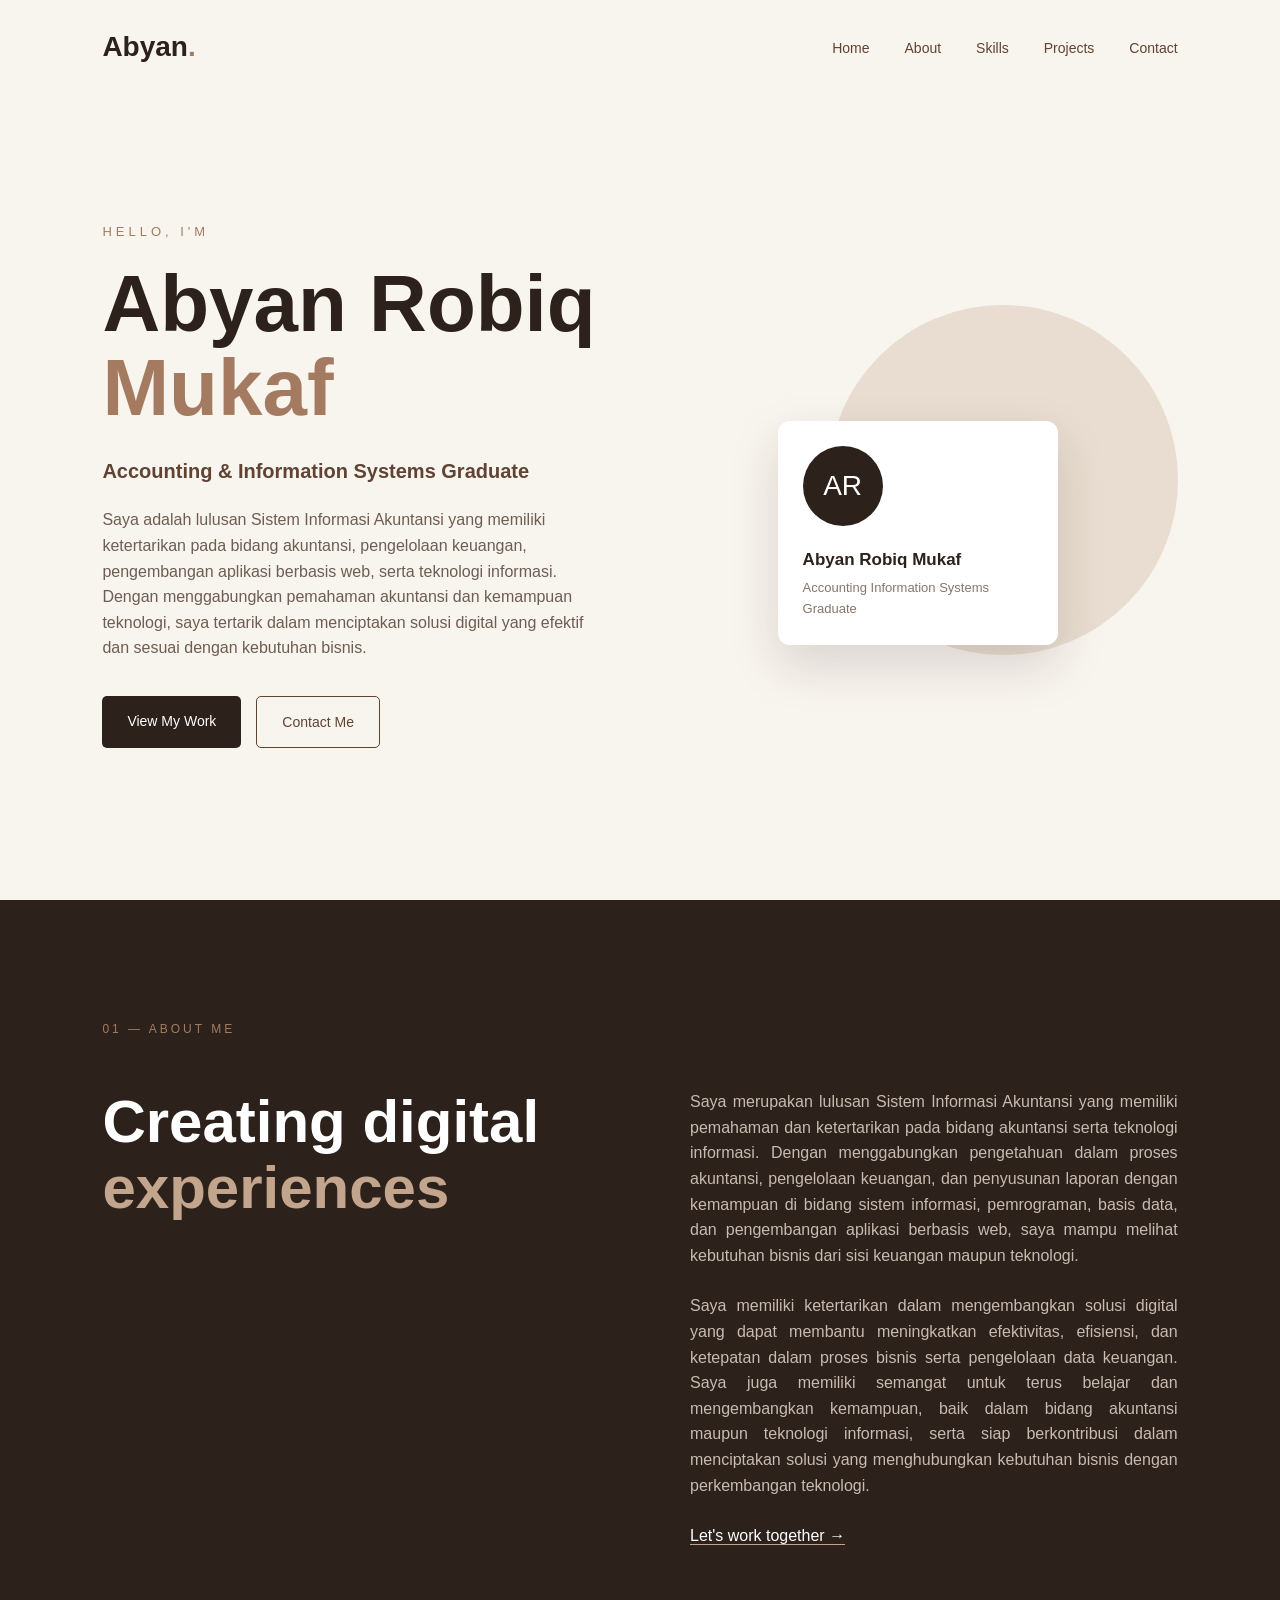
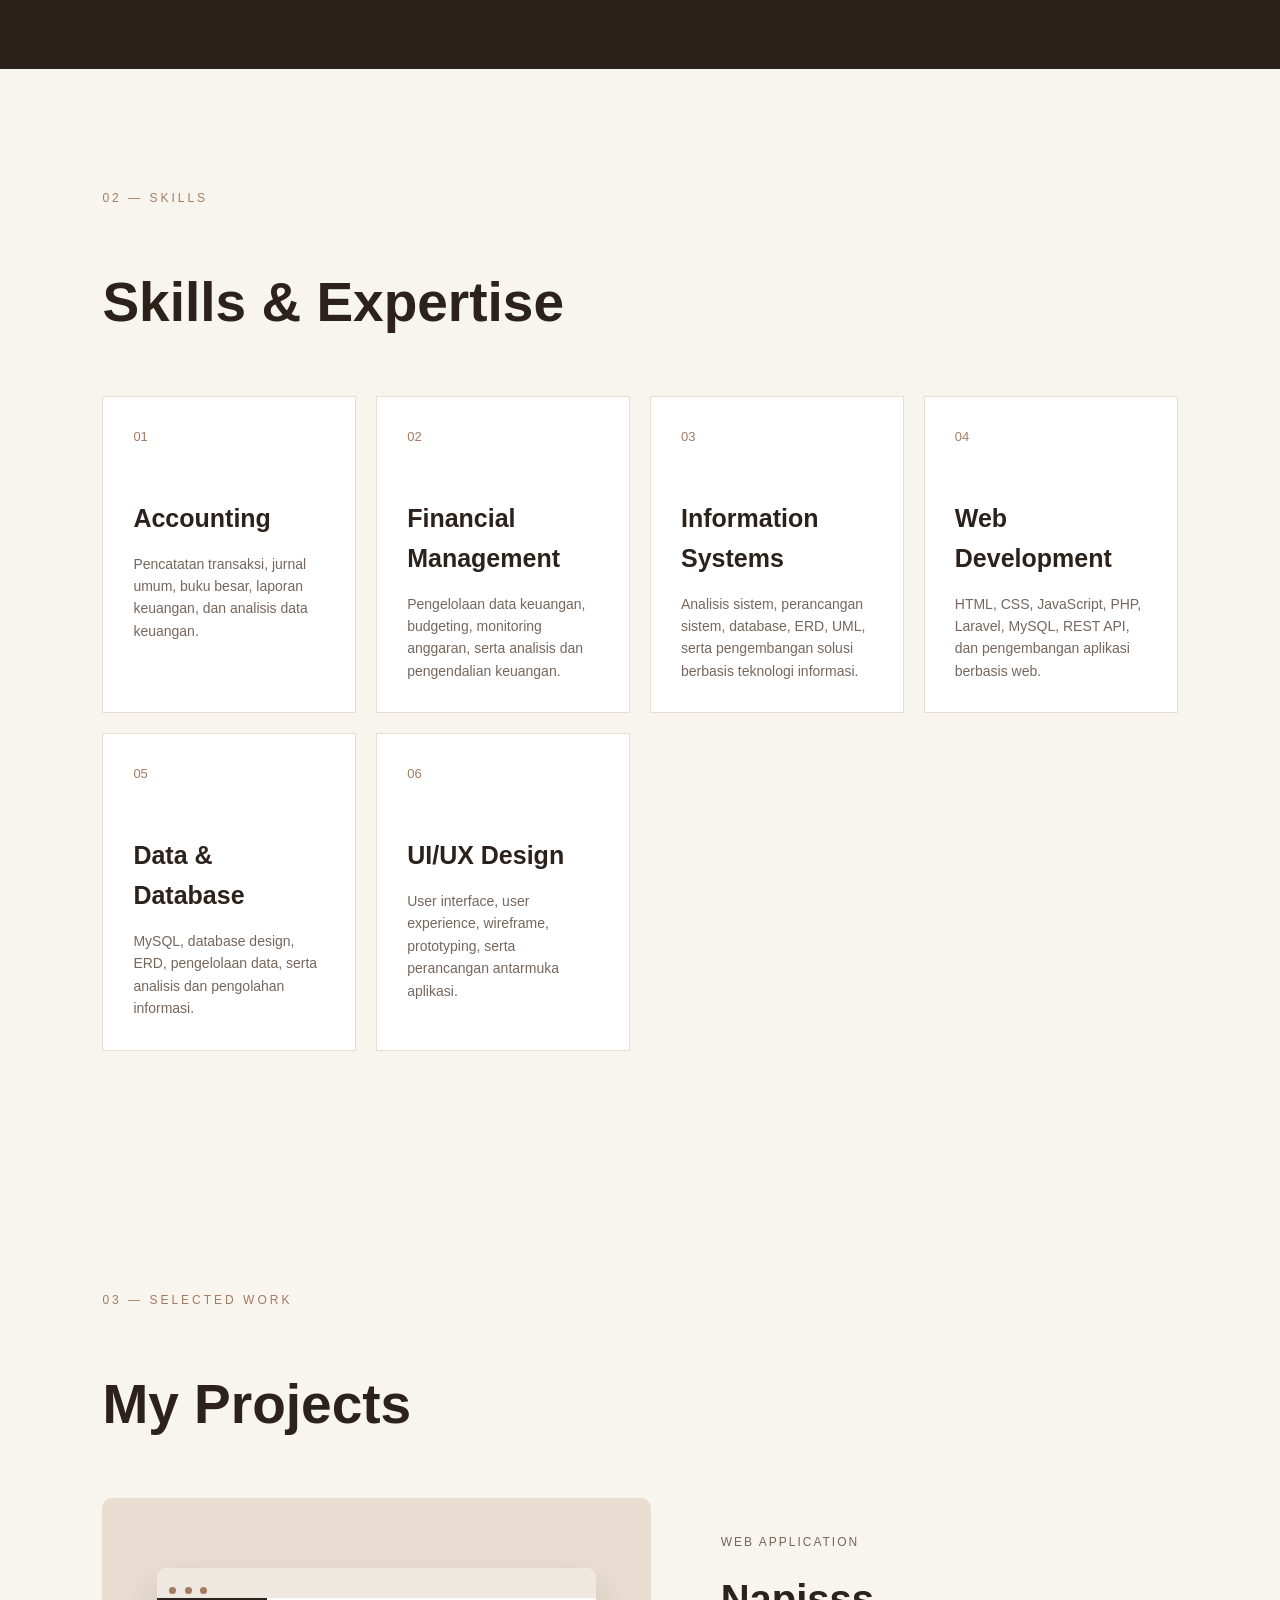
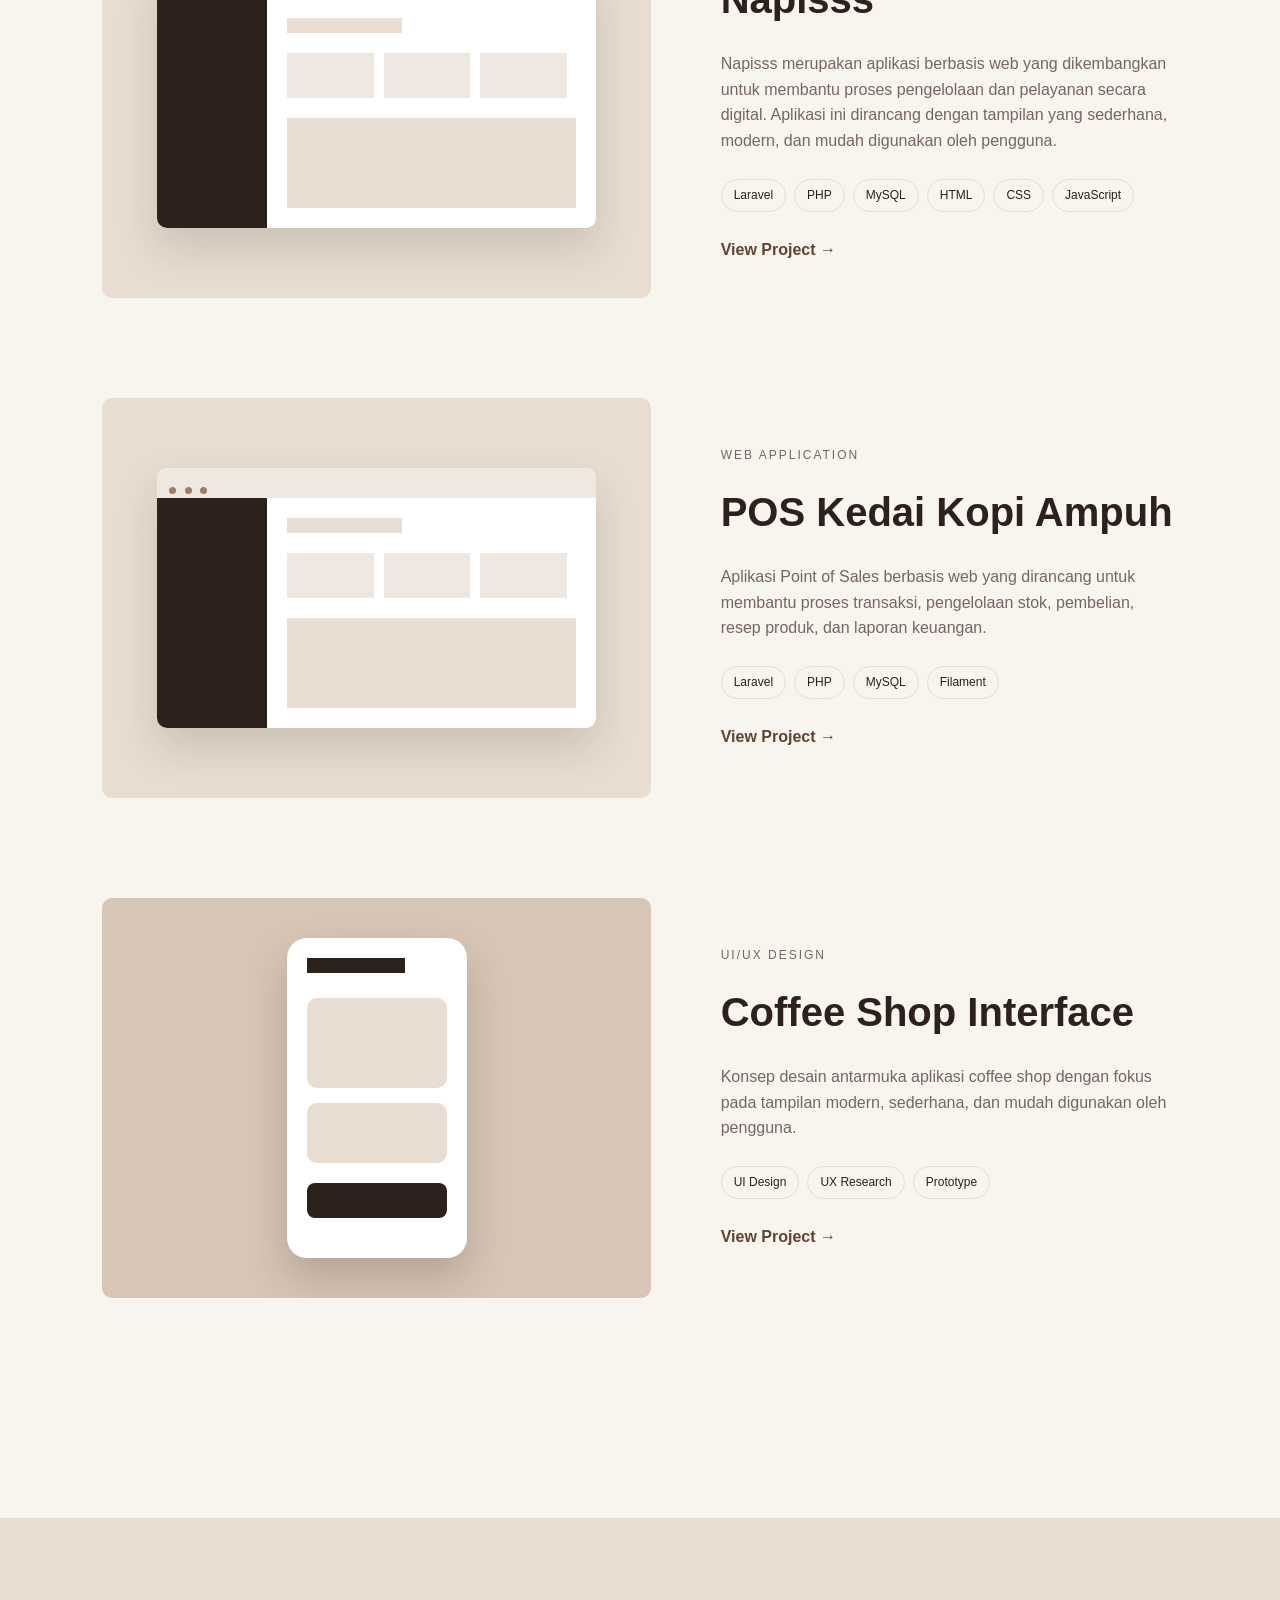
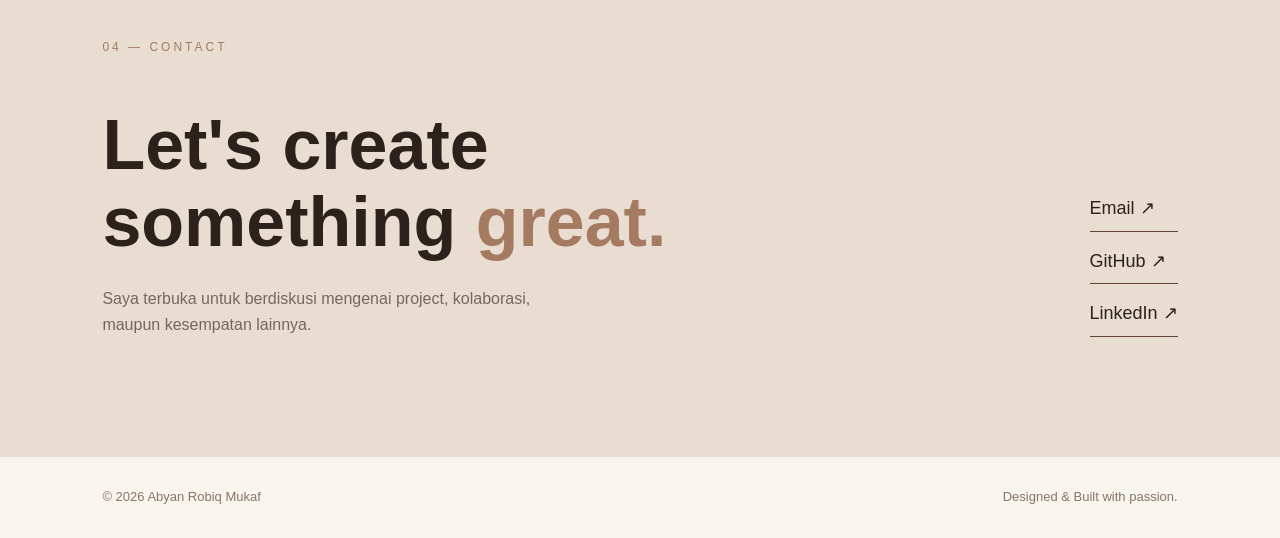
==== Index.html @ d5da3612 "pesan commit" ====
<!DOCTYPE html>
<html lang="id">
<head>
    <meta charset="UTF-8">
    <meta name="viewport" content="width=device-width, initial-scale=1.0">

    <title>Abyan Robiq Mukaf | Portfolio</title>

    <link rel="stylesheet" href="style.css">
</head>

<body>

    <!-- NAVBAR -->
    <header class="header">
        <nav class="navbar">

            <a href="#home" class="logo">
                Abyan<span>.</span>
            </a>

            <ul class="nav-menu">
                <li><a href="#home">Home</a></li>
                <li><a href="#about">About</a></li>
                <li><a href="#skills">Skills</a></li>
                <li><a href="#projects">Projects</a></li>
                <li><a href="#contact">Contact</a></li>
            </ul>

            <button class="menu-toggle" id="menuToggle">
                ☰
            </button>

        </nav>
    </header>


    <!-- HERO -->
    <section class="hero" id="home">

        <div class="hero-content">

            <p class="small-title">
                HELLO, I'M
            </p>

            <h1>
                Abyan Robiq<br>
                <span>Mukaf</span>
            </h1>

            <h2>
                Accounting & Information Systems Graduate
            </h2>

            <p class="hero-description">
                Saya adalah lulusan Sistem Informasi Akuntansi yang memiliki ketertarikan pada bidang akuntansi, pengelolaan keuangan, pengembangan aplikasi berbasis web, serta teknologi informasi. Dengan menggabungkan pemahaman akuntansi dan kemampuan teknologi, saya tertarik dalam menciptakan solusi digital yang efektif dan sesuai dengan kebutuhan bisnis.
            </p>

            <div class="hero-buttons">

                <a href="#projects" class="btn primary-btn">
                    View My Work
                </a>

                <a href="#contact" class="btn secondary-btn">
                    Contact Me
                </a>

            </div>

        </div>


        <div class="hero-visual">

            <div class="circle-background"></div>

            <div class="profile-card">

                <div class="profile-icon">
                    AR
                </div>

                <div class="profile-info">
    <h3>Abyan Robiq Mukaf</h3>
    <p>Accounting Information Systems Graduate</p>
</div>

            </div>

        </div>

    </section>


    <!-- ABOUT -->
    <section class="about section" id="about">

        <div class="section-label">
            01 — ABOUT ME
        </div>

        <div class="about-content">

            <div class="about-title">

                <h2>
                    Creating digital<br>
                    <span>experiences</span>
                </h2>

            </div>

            <div class="about-text">

                <p>
                   Saya merupakan lulusan Sistem Informasi Akuntansi yang memiliki pemahaman dan ketertarikan pada bidang akuntansi serta teknologi informasi. Dengan menggabungkan pengetahuan dalam proses akuntansi, pengelolaan keuangan, dan penyusunan laporan dengan kemampuan di bidang sistem informasi, pemrograman, basis data, dan pengembangan aplikasi berbasis web, saya mampu melihat kebutuhan bisnis dari sisi keuangan maupun teknologi.
                </p>
                <p>
    Saya memiliki ketertarikan dalam mengembangkan solusi digital yang dapat membantu meningkatkan efektivitas, efisiensi, dan ketepatan dalam proses bisnis serta pengelolaan data keuangan. Saya juga memiliki semangat untuk terus belajar dan mengembangkan kemampuan, baik dalam bidang akuntansi maupun teknologi informasi, serta siap berkontribusi dalam menciptakan solusi yang menghubungkan kebutuhan bisnis dengan perkembangan teknologi.
                </p>

                <a href="#contact" class="text-link">
                    Let's work together →
                </a>

            </div>

        </div>

    </section>


    <!-- SKILLS -->
   <section class="skills section" id="skills">

    <div class="section-label">
        02 — SKILLS
    </div>

    <h2 class="section-title">
        Skills & Expertise
    </h2>

    <div class="skills-grid">

        <div class="skill-card">
            <div class="skill-number">01</div>
            <h3>Accounting</h3>
            <p>
                Pencatatan transaksi, jurnal umum,
                buku besar, laporan keuangan,
                dan analisis data keuangan.
            </p>
        </div>

        <div class="skill-card">
            <div class="skill-number">02</div>
            <h3>Financial Management</h3>
            <p>
                Pengelolaan data keuangan, budgeting,
                monitoring anggaran, serta analisis
                dan pengendalian keuangan.
            </p>
        </div>

        <div class="skill-card">
            <div class="skill-number">03</div>
            <h3>Information Systems</h3>
            <p>
                Analisis sistem, perancangan sistem,
                database, ERD, UML, serta pengembangan
                solusi berbasis teknologi informasi.
            </p>
        </div>

        <div class="skill-card">
            <div class="skill-number">04</div>
            <h3>Web Development</h3>
            <p>
                HTML, CSS, JavaScript, PHP, Laravel,
                MySQL, REST API, dan pengembangan
                aplikasi berbasis web.
            </p>
        </div>

        <div class="skill-card">
            <div class="skill-number">05</div>
            <h3>Data & Database</h3>
            <p>
                MySQL, database design, ERD,
                pengelolaan data, serta analisis
                dan pengolahan informasi.
            </p>
        </div>

        <div class="skill-card">
            <div class="skill-number">06</div>
            <h3>UI/UX Design</h3>
            <p>
                User interface, user experience,
                wireframe, prototyping, serta
                perancangan antarmuka aplikasi.
            </p>
        </div>

    </div>

</section>


    <!-- PROJECTS -->
    <section class="projects section" id="projects">

        <div class="section-label">
            03 — SELECTED WORK
        </div>

        <h2 class="section-title">
            My Projects
        </h2>

        <!-- PROJECT 1 -->
<div class="project-card">

    <div class="project-image project-one">

        <div class="mockup-window">

            <div class="window-header">
                <span></span>
                <span></span>
                <span></span>
            </div>

            <div class="dashboard-content">

                <div class="dashboard-sidebar"></div>

                <div class="dashboard-main">

                    <div class="dashboard-title"></div>

                    <div class="dashboard-boxes">
                        <div></div>
                        <div></div>
                        <div></div>
                    </div>

                    <div class="dashboard-chart"></div>

                </div>

            </div>

        </div>

    </div>


    <div class="project-info">

        <p class="project-category">
            WEB APPLICATION
        </p>

        <h3>
            Napisss
        </h3>

        <p>
            Napisss merupakan aplikasi berbasis web yang dikembangkan
            untuk membantu proses pengelolaan dan pelayanan secara digital.
            Aplikasi ini dirancang dengan tampilan yang sederhana,
            modern, dan mudah digunakan oleh pengguna.
        </p>

        <div class="project-tech">

            <span>Laravel</span>
            <span>PHP</span>
            <span>MySQL</span>
            <span>HTML</span>
            <span>CSS</span>
            <span>JavaScript</span>

        </div>

        <a
            href="http://napisss.poyekterapan1.com/"
            class="project-link"
            target="_blank"
        >
            View Project →
        </a>

    </div>

</div>

</div>
        <!-- PROJECT 2 -->
        <div class="project-card">

            <div class="project-image project-one">

                <div class="mockup-window">

                    <div class="window-header">
                        <span></span>
                        <span></span>
                        <span></span>
                    </div>

                    <div class="dashboard-content">

                        <div class="dashboard-sidebar"></div>

                        <div class="dashboard-main">

                            <div class="dashboard-title"></div>

                            <div class="dashboard-boxes">
                                <div></div>
                                <div></div>
                                <div></div>
                            </div>

                            <div class="dashboard-chart"></div>

                        </div>

                    </div>

                </div>

            </div>


            <div class="project-info">

                <p class="project-category">
                    WEB APPLICATION
                </p>

                <h3>
                    POS Kedai Kopi Ampuh
                </h3>

                <p>
                    Aplikasi Point of Sales berbasis web yang dirancang
                    untuk membantu proses transaksi, pengelolaan stok,
                    pembelian, resep produk, dan laporan keuangan.
                </p>

                <div class="project-tech">
                    <span>Laravel</span>
                    <span>PHP</span>
                    <span>MySQL</span>
                    <span>Filament</span>
                </div>

                <a href="project-pos.html" class="project-link">
                    View Project →
                </a>

            </div>

        </div>

        <!-- PROJECT 3 -->
        <div class="project-card">

            <div class="project-image project-two">

                <div class="mobile-ui">

                    <div class="mobile-header"></div>

                    <div class="mobile-card"></div>

                    <div class="mobile-card small"></div>

                    <div class="mobile-button"></div>

                </div>

            </div>


            <div class="project-info">

                <p class="project-category">
                    UI/UX DESIGN
                </p>

                <h3>
                    Coffee Shop Interface
                </h3>

                <p>
                    Konsep desain antarmuka aplikasi coffee shop
                    dengan fokus pada tampilan modern, sederhana,
                    dan mudah digunakan oleh pengguna.
                </p>

                <div class="project-tech">
                    <span>UI Design</span>
                    <span>UX Research</span>
                    <span>Prototype</span>
                </div>

                <a href="#" class="project-link">
                    View Project →
                </a>

            </div>

        </div>

    </section>


    <!-- CONTACT -->
    <section class="contact section" id="contact">

        <div class="section-label">
            04 — CONTACT
        </div>

        <div class="contact-content">

            <div>

                <h2>
                    Let's create<br>
                    something <span>great.</span>
                </h2>

                <p>
                    Saya terbuka untuk berdiskusi mengenai project,
                    kolaborasi, maupun kesempatan lainnya.
                </p>

            </div>


            <div class="contact-links">

                <a href="mailto:abyanrobiqmukaf@gmail.com">
                    Email ↗
                </a>

                <a href="https://github.com/Abyanrobiq"
                    target="_blank">
                    GitHub ↗
                </a>

                <a  href="https://www.linkedin.com/in/username-kamu/"
                    target="_blank">
                    LinkedIn ↗
                </a>

            </div>

        </div>

    </section>


    <!-- FOOTER -->
    <footer>

        <p>
            © 2026 Abyan Robiq Mukaf
        </p>

        <p>
            Designed & Built with passion.
        </p>

    </footer>


    <script src="script.js"></script>

</body>
</html>
---- style.css ----
* {
  margin: 0;
  padding: 0;
  box-sizing: border-box;
  }

html {
scroll-behavior: smooth;
}

body {
font-family: Arial, sans-serif;
background: #f8f4ee;
color: #2c211b;
line-height: 1.6;
}

a {
text-decoration: none;
color: inherit;
}

ul {
list-style: none;
}

/* =========================
NAVBAR
========================= */

.header {
width: 100%;
padding: 25px 8%;
position: absolute;
top: 0;
left: 0;
z-index: 1000;
}

.navbar {
display: flex;
align-items: center;
justify-content: space-between;
}

.logo {
font-size: 28px;
font-weight: bold;
}

.logo span {
color: #a47b61;
}

.nav-menu {
display: flex;
gap: 35px;
}

.nav-menu a {
color: #604333;
font-size: 14px;
transition: 0.3s;
}

.nav-menu a:hover {
color: #a47b61;
}

.menu-toggle {
display: none;
border: none;
background: none;
font-size: 25px;
cursor: pointer;
}

/* =========================
HERO
========================= */

.hero {
min-height: 100vh;
padding: 150px 8% 80px;
display: flex;
align-items: center;
justify-content: space-between;
gap: 50px;
}

.hero-content {
max-width: 650px;
}

.small-title {
font-size: 13px;
letter-spacing: 4px;
color: #a47b61;
margin-bottom: 20px;
}

.hero h1 {
font-size: 80px;
line-height: 1.05;
}

.hero h1 span {
color: #a47b61;
}

.hero h2 {
font-size: 20px;
color: #604333;
margin-top: 25px;
}

.hero-description {
max-width: 500px;
margin-top: 20px;
color: #6d5d52;
}

.hero-buttons {
display: flex;
gap: 15px;
margin-top: 35px;
}

.btn {
padding: 14px 25px;
border-radius: 5px;
font-size: 14px;
transition: 0.3s;
}

.primary-btn {
background: #2c211b;
color: white;
}

.primary-btn:hover {
background: #604333;
}

.secondary-btn {
border: 1px solid #604333;
color: #604333;
}

.secondary-btn:hover {
background: #e8ddd0;
}

/* =========================
HERO VISUAL
========================= */

.hero-visual {
width: 400px;
height: 400px;
position: relative;
}

.circle-background {
width: 350px;
height: 350px;
border-radius: 50%;
background: #e8ddd0;
position: absolute;
top: 20px;
right: 0;
}

.profile-card {
position: absolute;
width: 280px;
padding: 25px;
background: white;
border-radius: 12px;
box-shadow: 0 20px 50px rgba(44, 33, 27, 0.15);
bottom: 40px;
left: 0;
}

.profile-icon {
width: 80px;
height: 80px;
display: flex;
align-items: center;
justify-content: center;
border-radius: 50%;
background: #2c211b;
color: white;
font-size: 28px;
margin-bottom: 20px;
}

.profile-info h3 {
font-size: 17px;
}

.profile-info p {
color: #88766a;
font-size: 13px;
margin-top: 5px;
}

/* =========================
SECTION
========================= */

.section {
padding: 120px 8%;
}

.section-label {
font-size: 12px;
letter-spacing: 3px;
color: #a47b61;
margin-bottom: 50px;
}

.section-title {
font-size: 55px;
margin-bottom: 50px;
}

/* =========================
ABOUT
========================= */

.about {
background: #2c211b;
color: white;
}

.about-content {
display: grid;
grid-template-columns: 1fr 1fr;
gap: 100px;
}

.about-title h2 {
font-size: 60px;
line-height: 1.1;
}

.about-title span {
color: #c3a58d;
}

.about-text {
color: #c9bbb0;
max-width: 500px;
}

.about-text p {
text-align: justify;
margin-bottom: 25px;
}

.text-link {
color: white;
border-bottom: 1px solid #c3a58d;
}

/* =========================
SKILLS
========================= */

.skills-grid {
display: grid;
grid-template-columns: repeat(4, 1fr);
gap: 20px;
}

.skill-card {
padding: 30px;
background: white;
border: 1px solid #e8ddd0;
transition: 0.3s;
}

.skill-card:hover {
transform: translateY(-8px);
}

.skill-number {
color: #a47b61;
font-size: 13px;
margin-bottom: 50px;
}

.skill-card h3 {
font-size: 25px;
margin-bottom: 15px;
}

.skill-card p {
color: #75675d;
font-size: 14px;
}

/* =========================
PROJECTS
========================= */

.project-card {
display: grid;
grid-template-columns: 1.2fr 1fr;
gap: 70px;
align-items: center;
margin-bottom: 100px;
}

.project-image {
min-height: 400px;
display: flex;
align-items: center;
justify-content: center;
border-radius: 10px;
overflow: hidden;
}

.project-one {
background: #e8ddd0;
}

.project-two {
background: #d7c5b5;
}

/* =========================
DASHBOARD
========================= */

.mockup-window {
width: 80%;
background: white;
border-radius: 10px;
overflow: hidden;
box-shadow: 0 20px 40px rgba(44, 33, 27, 0.15);
}

.window-header {
height: 30px;
padding: 8px 12px;
background: #eee8e1;
}

.window-header span {
display: inline-block;
width: 7px;
height: 7px;
border-radius: 50%;
background: #a47b61;
margin-right: 4px;
}

.dashboard-content {
display: flex;
height: 230px;
}

.dashboard-sidebar {
width: 25%;
background: #2c211b;
}

.dashboard-main {
width: 75%;
padding: 20px;
}

.dashboard-title {
width: 40%;
height: 15px;
background: #e8ddd0;
margin-bottom: 20px;
}

.dashboard-boxes {
display: flex;
gap: 10px;
}

.dashboard-boxes div {
width: 30%;
height: 45px;
background: #eee8e1;
}

.dashboard-chart {
height: 90px;
margin-top: 20px;
background: #e8ddd0;
}

/* =========================
MOBILE UI
========================= */

.mobile-ui {
width: 180px;
height: 320px;
background: white;
border-radius: 20px;
padding: 20px;
box-shadow: 0 20px 40px rgba(44, 33, 27, 0.2);
}

.mobile-header {
width: 70%;
height: 15px;
background: #2c211b;
margin-bottom: 25px;
}

.mobile-card {
width: 100%;
height: 90px;
border-radius: 10px;
background: #e8ddd0;
margin-bottom: 15px;
}

.mobile-card.small {
height: 60px;
}

.mobile-button {
width: 100%;
height: 35px;
border-radius: 8px;
background: #2c211b;
margin-top: 20px;
}

/* =========================
PROJECT INFO
========================= */

.project-category {
color: #a47b61;
font-size: 12px;
letter-spacing: 2px;
margin-bottom: 15px;
}

.project-info h3 {
font-size: 40px;
margin-bottom: 20px;
}

.project-info > p {
color: #75675d;
}

.project-tech {
display: flex;
flex-wrap: wrap;
gap: 8px;
margin: 25px 0;
}

.project-tech span {
padding: 6px 12px;
border: 1px solid #e8ddd0;
border-radius: 20px;
font-size: 12px;
}

.project-link {
color: #604333;
font-weight: bold;
}

/* =========================
CONTACT
========================= */

.contact {
background: #e8ddd0;
}

.contact-content {
display: flex;
justify-content: space-between;
align-items: end;
gap: 50px;
}

.contact h2 {
font-size: 70px;
line-height: 1.1;
}

.contact h2 span {
color: #a47b61;
}

.contact-content p {
max-width: 450px;
margin-top: 25px;
color: #75675d;
}

.contact-links {
display: flex;
flex-direction: column;
gap: 15px;
}

.contact-links a {
font-size: 18px;
border-bottom: 1px solid #604333;
padding-bottom: 8px;
}

/* =========================
FOOTER
========================= */

footer {
padding: 30px 8%;
display: flex;
justify-content: space-between;
color: #88766a;
font-size: 13px;
}

/* =========================
RESPONSIVE TABLET
========================= */

@media (max-width: 900px) {

```
.header {
    padding: 20px 6%;
}

.nav-menu {
    position: absolute;
    top: 75px;
    right: 6%;

    display: none;

    width: 220px;

    padding: 25px;

    flex-direction: column;
    gap: 20px;

    background: #ffffff;

    border-radius: 10px;

    box-shadow: 0 10px 30px rgba(0, 0, 0, 0.15);
}

.nav-menu.active {
    display: flex;
}

.menu-toggle {
    display: block;
}


.hero {
    min-height: auto;

    padding: 140px 6% 80px;

    flex-direction: column;

    align-items: flex-start;

    gap: 60px;
}

.hero-content {
    max-width: 100%;
}

.hero h1 {
    font-size: 65px;
}

.hero-visual {
    align-self: center;
}


.about-content {
    grid-template-columns: 1fr;
    gap: 40px;
}


.skills-grid {
    grid-template-columns: repeat(2, 1fr);
}


.project-card {
    grid-template-columns: 1fr;
    gap: 40px;
}


.contact-content {
    flex-direction: column;
    align-items: flex-start;
}
```

}

/* =========================
RESPONSIVE MOBILE
========================= */

@media (max-width: 600px) {

```
body {
    overflow-x: hidden;
}


.header {
    padding: 20px 6%;
}

.logo {
    font-size: 24px;
}


.hero {
    padding: 120px 6% 70px;
    gap: 50px;
}

.small-title {
    font-size: 11px;
    letter-spacing: 3px;
}

.hero h1 {
    font-size: 48px;
    line-height: 1.1;
}

.hero h2 {
    font-size: 17px;
    margin-top: 20px;
}

.hero-description {
    font-size: 14px;
    text-align: justify;
}


.hero-buttons {
    width: 100%;
    flex-direction: column;
    gap: 12px;
}

.btn {
    width: 100%;
    text-align: center;
}


.hero-visual {
    width: 100%;
    height: 300px;
    display: flex;
    justify-content: center;
}

.circle-background {
    width: 270px;
    height: 270px;

    top: 10px;

    left: 50%;
    right: auto;

    transform: translateX(-50%);
}

.profile-card {
    width: 230px;

    left: 50%;
    bottom: 10px;

    transform: translateX(-50%);
}


.section {
    padding: 80px 6%;
}

.section-label {
    font-size: 10px;
    letter-spacing: 2px;
    margin-bottom: 35px;
}

.section-title {
    font-size: 40px;
    margin-bottom: 35px;
}


.about-title h2 {
    font-size: 42px;
}

.about-text {
    font-size: 14px;
}

.about-text p {
    text-align: justify;
    margin-bottom: 20px;
}


.skills-grid {
    grid-template-columns: 1fr;
    gap: 15px;
}

.skill-card {
    padding: 25px;
}

.skill-number {
    margin-bottom: 30px;
}


.project-card {
    grid-template-columns: 1fr;
    gap: 30px;
    margin-bottom: 70px;
}

.project-image {
    min-height: 280px;
    width: 100%;
}

.project-info h3 {
    font-size: 30px;
}

.project-info > p {
    font-size: 14px;
    text-align: justify;
}


.mockup-window {
    width: 85%;
}

.dashboard-content {
    height: 180px;
}

.dashboard-main {
    padding: 12px;
}

.dashboard-chart {
    height: 60px;
    margin-top: 12px;
}


.mobile-ui {
    width: 150px;
    height: 270px;
}


.project-tech {
    gap: 6px;
    margin: 20px 0;
}

.project-tech span {
    font-size: 11px;
    padding: 5px 10px;
}


.contact h2 {
    font-size: 45px;
}

.contact-content p {
    font-size: 14px;
    text-align: justify;
}

.contact-links {
    width: 100%;
}

.contact-links a {
    font-size: 16px;
}


footer {
    padding: 25px 6%;
    flex-direction: column;
    gap: 8px;
    font-size: 12px;
}
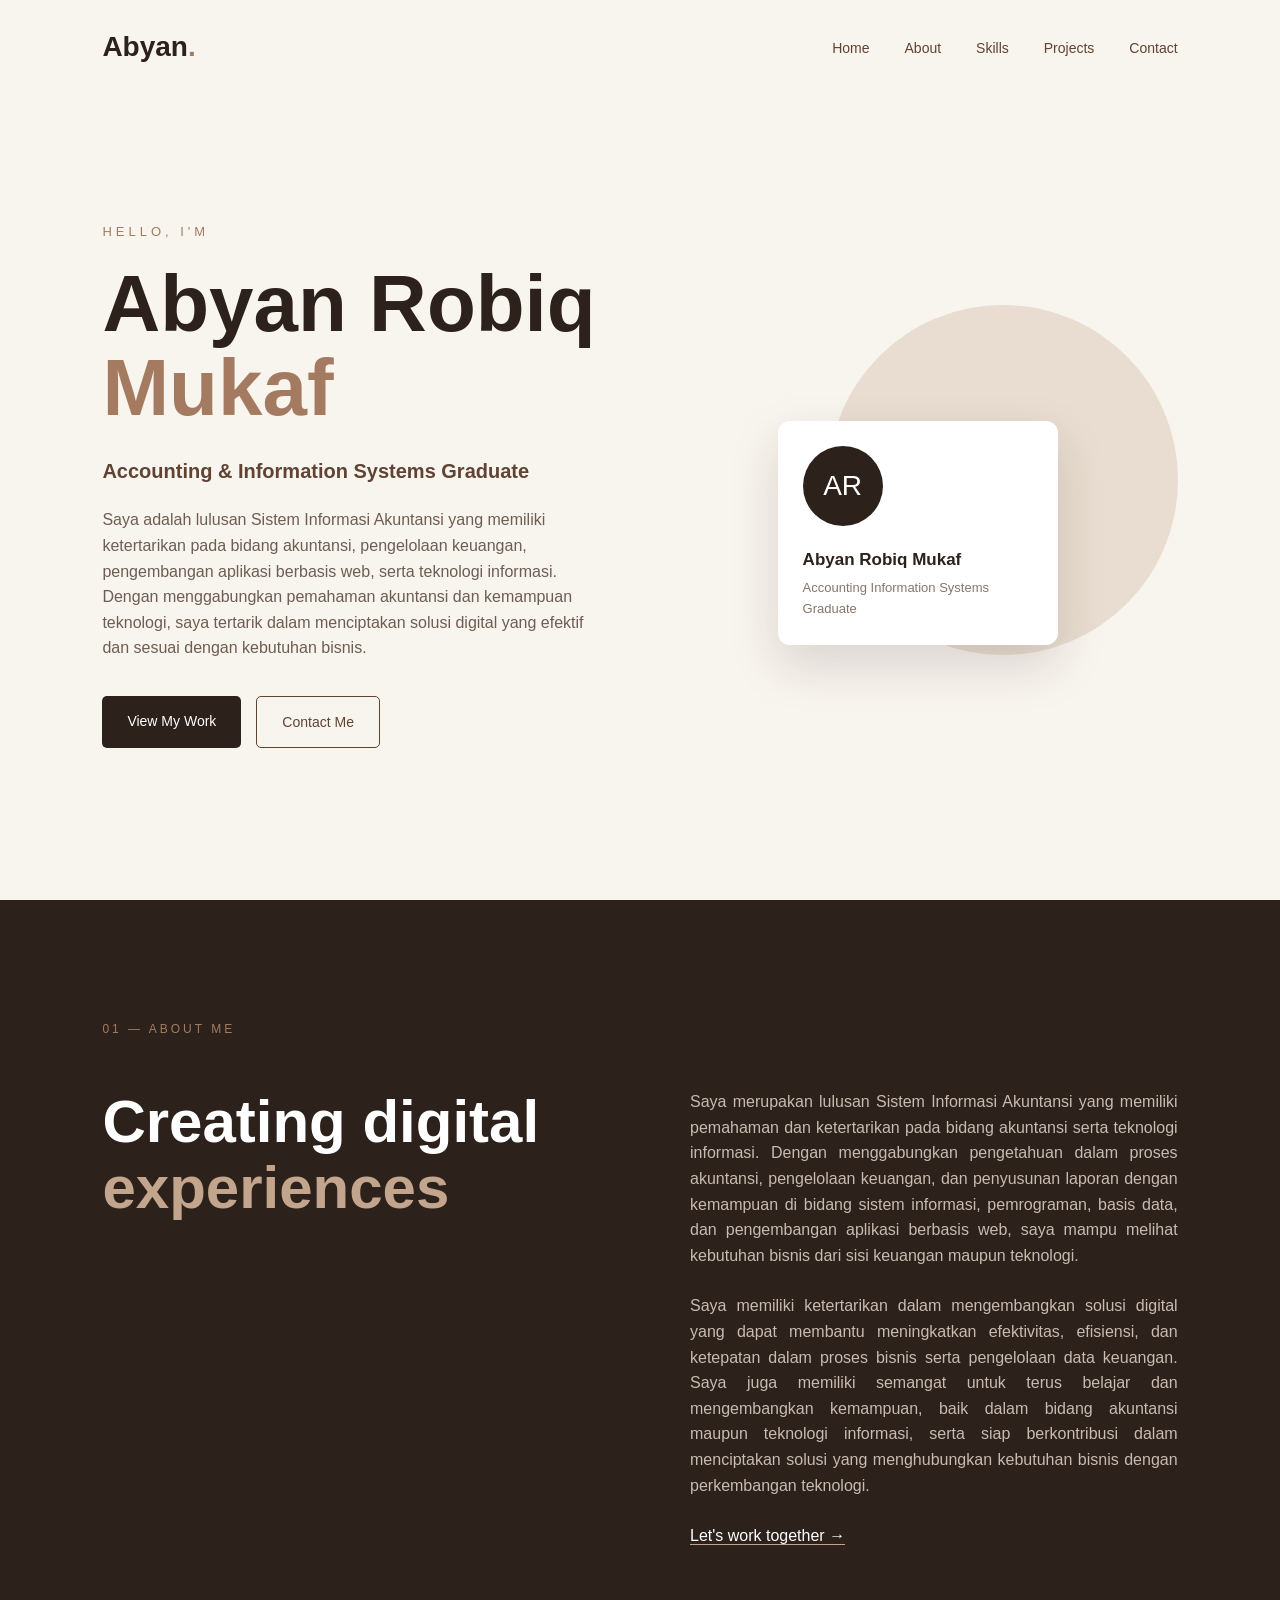
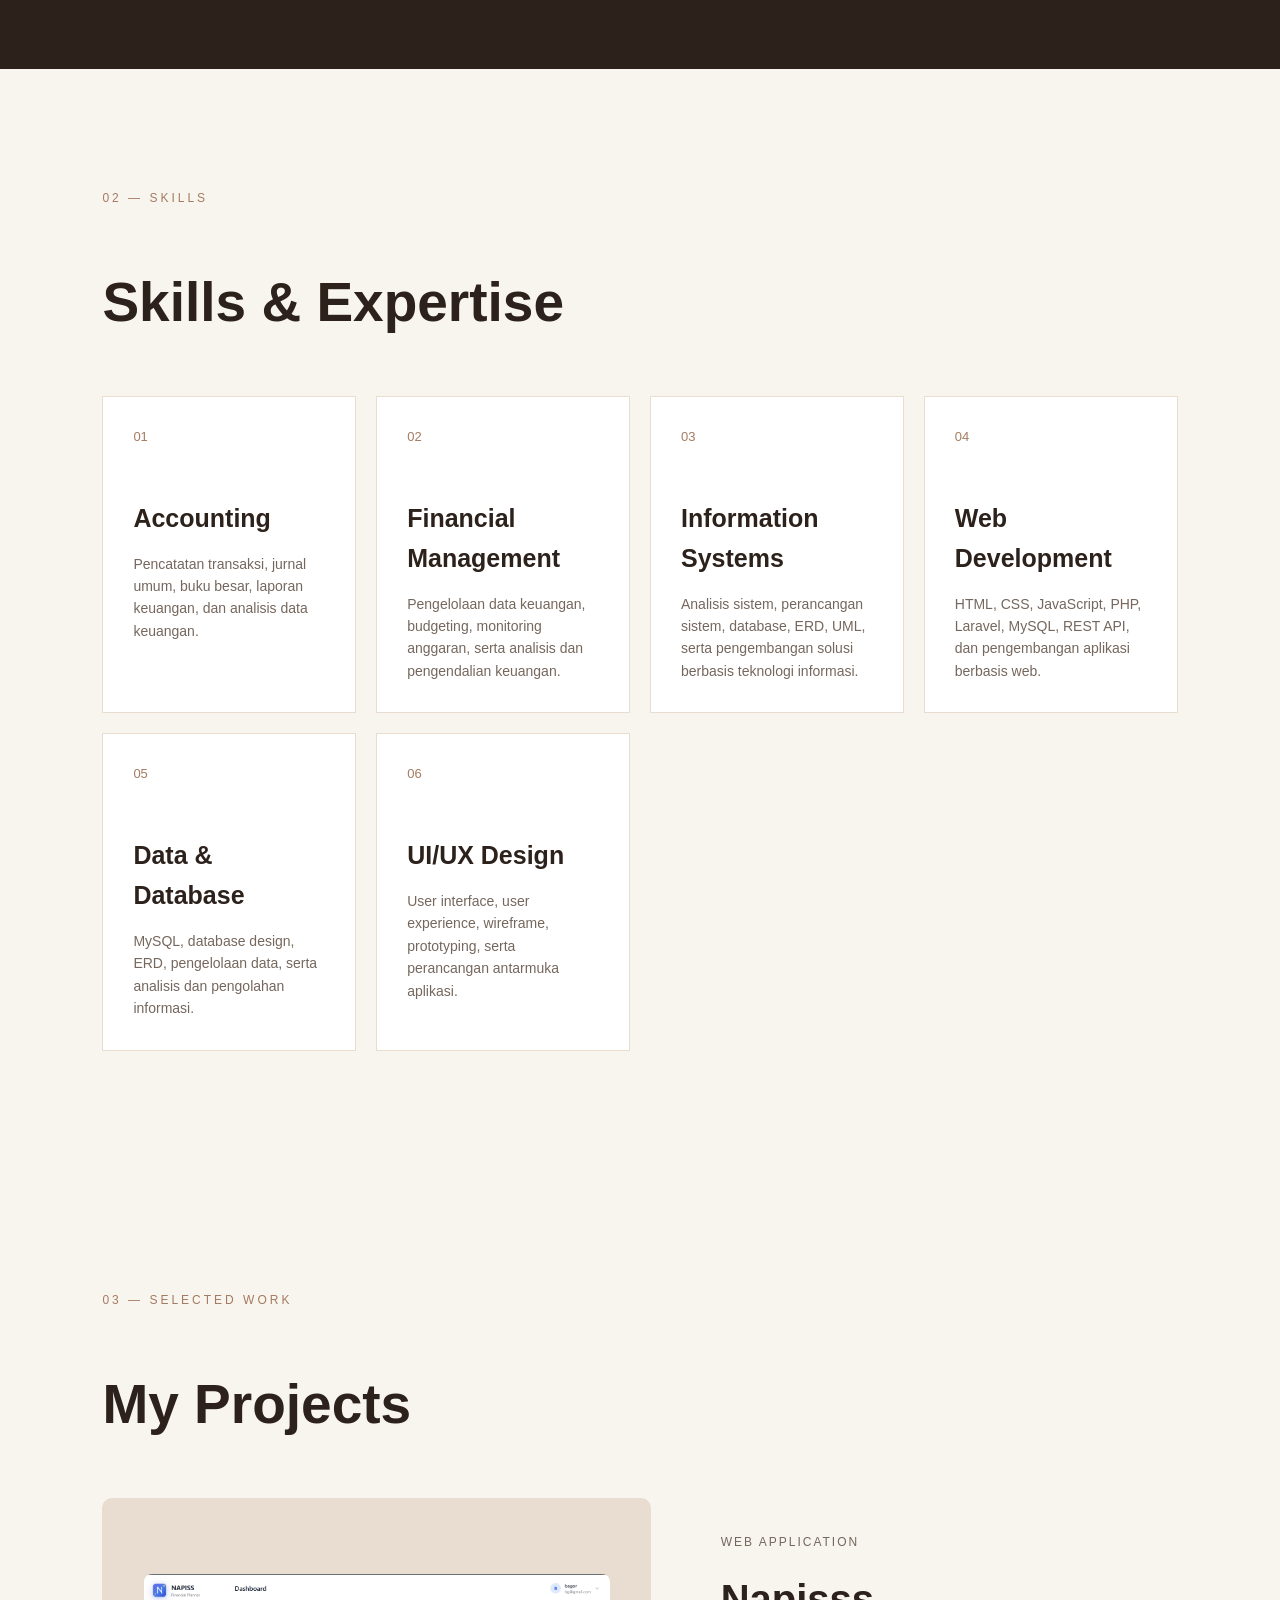
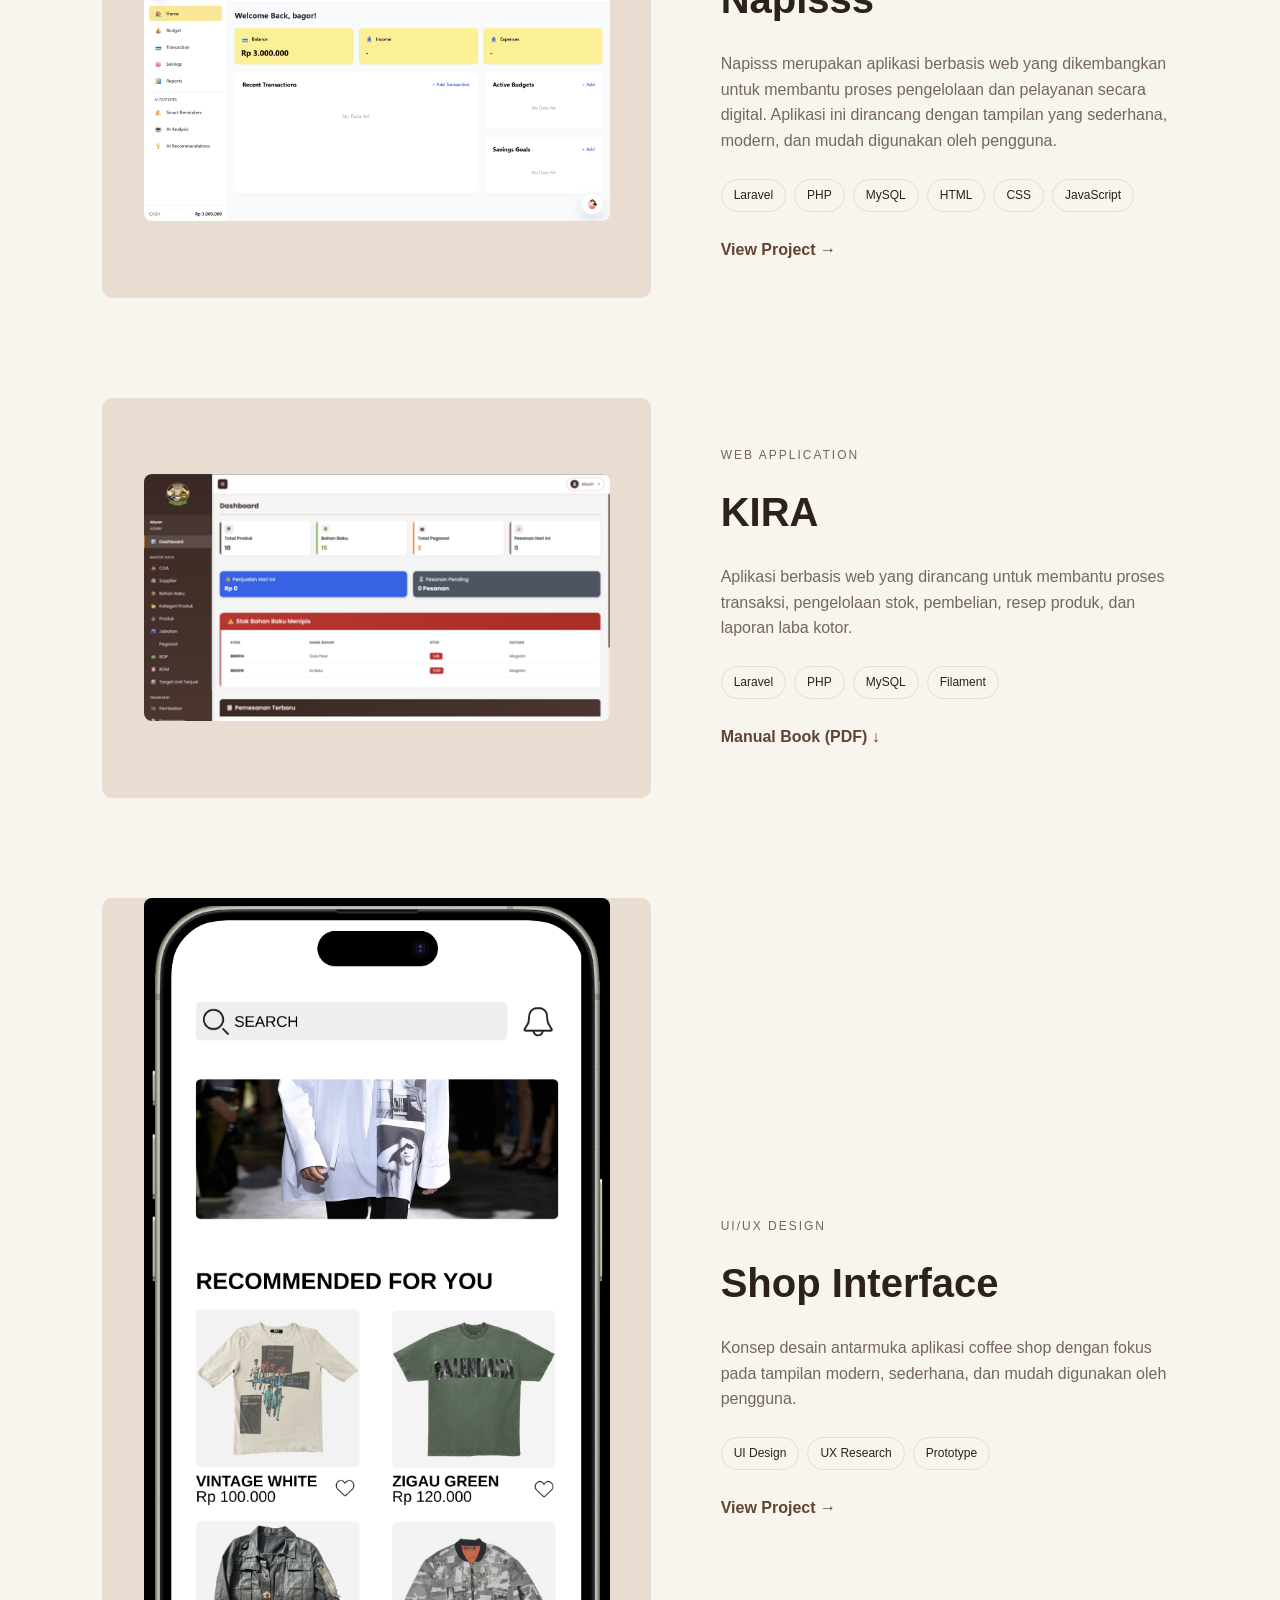
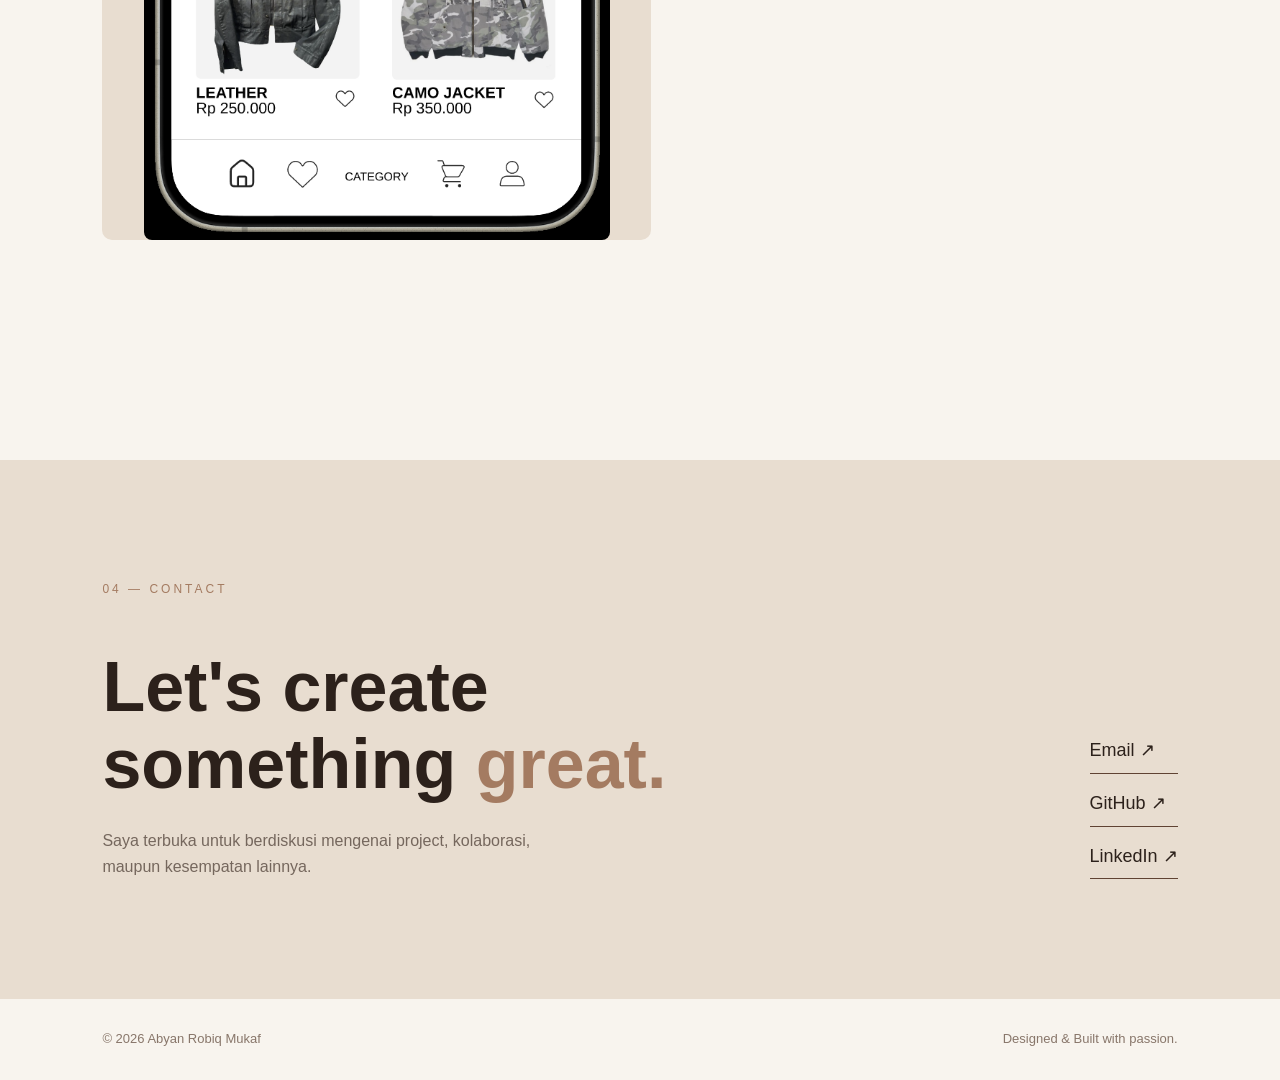
==== commit 7d8bcec8: "Update" ====
--- a/Index.html
+++ b/Index.html
@@ -225,37 +225,7 @@
 <div class="project-card">
 
     <div class="project-image project-one">
-
-        <div class="mockup-window">
-
-            <div class="window-header">
-                <span></span>
-                <span></span>
-                <span></span>
-            </div>
-
-            <div class="dashboard-content">
-
-                <div class="dashboard-sidebar"></div>
-
-                <div class="dashboard-main">
-
-                    <div class="dashboard-title"></div>
-
-                    <div class="dashboard-boxes">
-                        <div></div>
-                        <div></div>
-                        <div></div>
-                    </div>
-
-                    <div class="dashboard-chart"></div>
-
-                </div>
-
-            </div>
-
-        </div>
-
+        <img src="images/napiss-dashboard.png" alt="Napisss Dashboard Screenshot" class="project-screenshot">
     </div>
 
 
@@ -303,39 +273,9 @@
         <!-- PROJECT 2 -->
         <div class="project-card">
 
-            <div class="project-image project-one">
-
-                <div class="mockup-window">
-
-                    <div class="window-header">
-                        <span></span>
-                        <span></span>
-                        <span></span>
-                    </div>
-
-                    <div class="dashboard-content">
-
-                        <div class="dashboard-sidebar"></div>
-
-                        <div class="dashboard-main">
-
-                            <div class="dashboard-title"></div>
-
-                            <div class="dashboard-boxes">
-                                <div></div>
-                                <div></div>
-                                <div></div>
-                            </div>
-
-                            <div class="dashboard-chart"></div>
-
-                        </div>
-
-                    </div>
-
-                </div>
-
-            </div>
+         <div class="project-image project-one">
+        <img src="images/kedaikopi.png" alt="KedaiKopi Dashboard Screenshot" class="project-screenshot">
+    </div>
 
 
             <div class="project-info">
@@ -345,13 +285,13 @@
                 </p>
 
                 <h3>
-                    POS Kedai Kopi Ampuh
+                    KIRA
                 </h3>
 
                 <p>
-                    Aplikasi Point of Sales berbasis web yang dirancang
+                    Aplikasi berbasis web yang dirancang
                     untuk membantu proses transaksi, pengelolaan stok,
-                    pembelian, resep produk, dan laporan keuangan.
+                    pembelian, resep produk, dan laporan laba kotor.
                 </p>
 
                 <div class="project-tech">
@@ -361,9 +301,13 @@
                     <span>Filament</span>
                 </div>
 
-                <a href="project-pos.html" class="project-link">
-                    View Project →
-                </a>
+                <div class="project-links">
+
+    <a href="docs/KIRA_Manual Book 2026.pdf" class="project-link" target="_blank">
+        Manual Book (PDF) ↓
+    </a>
+
+</div>
 
             </div>
 
@@ -372,23 +316,9 @@
         <!-- PROJECT 3 -->
         <div class="project-card">
 
-            <div class="project-image project-two">
-
-                <div class="mobile-ui">
-
-                    <div class="mobile-header"></div>
-
-                    <div class="mobile-card"></div>
-
-                    <div class="mobile-card small"></div>
-
-                    <div class="mobile-button"></div>
-
-                </div>
-
-            </div>
-
-
+           <div class="project-image project-one">
+        <img src="images/Shop.png" alt="Shop Dashboard Screenshot" class="project-screenshot">
+    </div>
             <div class="project-info">
 
                 <p class="project-category">
@@ -396,7 +326,7 @@
                 </p>
 
                 <h3>
-                    Coffee Shop Interface
+                    Shop Interface
                 </h3>
 
                 <p>
@@ -411,7 +341,7 @@
                     <span>Prototype</span>
                 </div>
 
-                <a href="#" class="project-link">
+                <a href="https://www.figma.com/proto/pvRp755vyvvzU2hereXX3X/Shop?node-id=2-2&t=mJ1dwmHOrjZfnAiz-1&scaling=scale-down&content-scaling=fixed&page-id=0%3A1&starting-point-node-id=3%3A118&show-proto-sidebar=1" class="project-link">
                     View Project →
                 </a>
 
--- a/style.css
+++ b/style.css
@@ -474,7 +474,25 @@
 color: #604333;
 font-weight: bold;
 }
-
+.project-image.project-one {
+    overflow: hidden;
+    display: flex;
+    align-items: center;
+    justify-content: center;
+}
+
+.project-screenshot {
+    width: 85%;
+    height: 85%;
+    object-fit: contain;
+    border-radius: 8px;
+    display: block;
+}
+.project-links {
+    display: flex;
+    gap: 20px;
+    flex-wrap: wrap;
+}
 /* =========================
 CONTACT
 ========================= */
